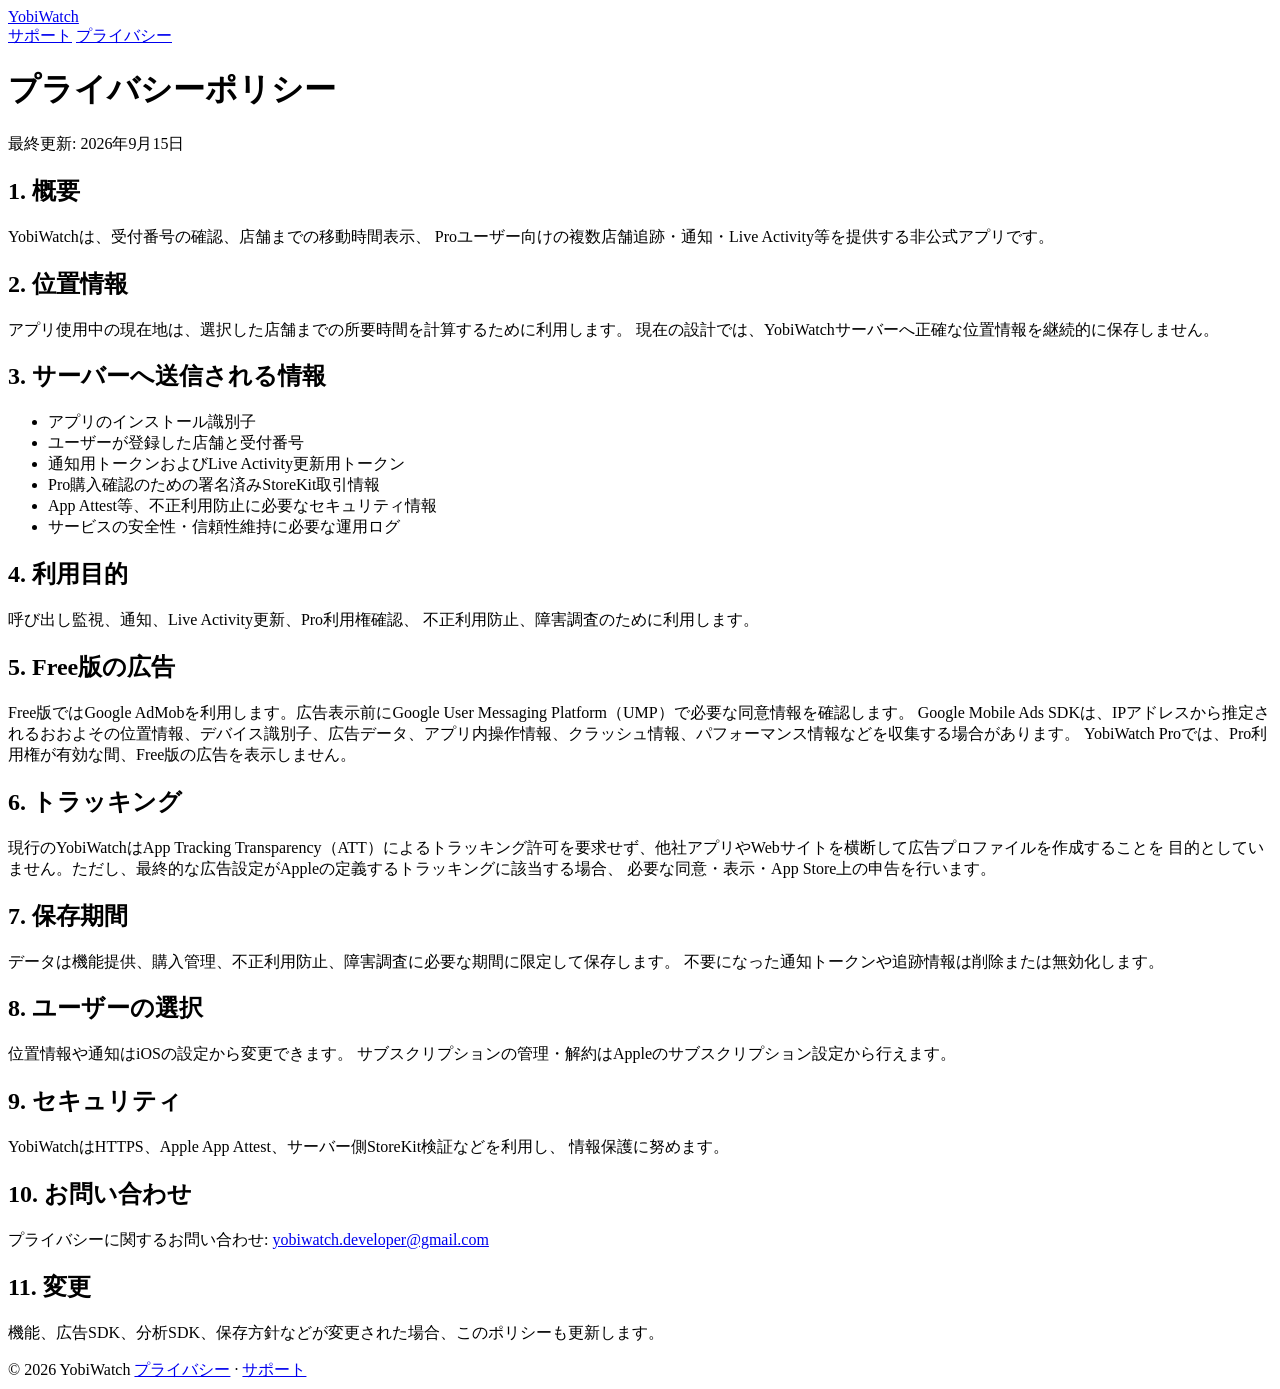
==== privacy.html @ 8bb6c257 "Add privacy.html for public YobiWatch site" ====
<!doctype html>
<html lang="ja">
<head>
  <meta charset="utf-8">
  <meta name="viewport" content="width=device-width,initial-scale=1">
  <title>プライバシーポリシー — YobiWatch</title>
  <link rel="stylesheet" href="/styles.css">
</head>
<body>

<nav>
  <div class="wrap">
    <a class="brand" href="/">YobiWatch</a>
    <div class="links">
      <a href="/support.html">サポート</a>
      <a href="/privacy.html">プライバシー</a>
    </div>
  </div>
</nav>

<main class="wrap prose">
  <h1>プライバシーポリシー</h1>
  <p class="small">最終更新: 2026年9月15日</p>

  <h2>1. 概要</h2>
  <p>
    YobiWatchは、受付番号の確認、店舗までの移動時間表示、
    Proユーザー向けの複数店舗追跡・通知・Live Activity等を提供する非公式アプリです。
  </p>

  <h2>2. 位置情報</h2>
  <p>
    アプリ使用中の現在地は、選択した店舗までの所要時間を計算するために利用します。
    現在の設計では、YobiWatchサーバーへ正確な位置情報を継続的に保存しません。
  </p>

  <h2>3. サーバーへ送信される情報</h2>
  <ul>
    <li>アプリのインストール識別子</li>
    <li>ユーザーが登録した店舗と受付番号</li>
    <li>通知用トークンおよびLive Activity更新用トークン</li>
    <li>Pro購入確認のための署名済みStoreKit取引情報</li>
    <li>App Attest等、不正利用防止に必要なセキュリティ情報</li>
    <li>サービスの安全性・信頼性維持に必要な運用ログ</li>
  </ul>

  <h2>4. 利用目的</h2>
  <p>
    呼び出し監視、通知、Live Activity更新、Pro利用権確認、
    不正利用防止、障害調査のために利用します。
  </p>

  <h2>5. Free版の広告</h2>
  <p>
    Free版ではGoogle AdMobを利用します。広告表示前にGoogle User Messaging Platform（UMP）で必要な同意情報を確認します。
    Google Mobile Ads SDKは、IPアドレスから推定されるおおよその位置情報、デバイス識別子、広告データ、アプリ内操作情報、クラッシュ情報、パフォーマンス情報などを収集する場合があります。
    YobiWatch Proでは、Pro利用権が有効な間、Free版の広告を表示しません。
  </p>

  <h2>6. トラッキング</h2>
  <p>
    現行のYobiWatchはApp Tracking Transparency（ATT）によるトラッキング許可を要求せず、他社アプリやWebサイトを横断して広告プロファイルを作成することを
    目的としていません。ただし、最終的な広告設定がAppleの定義するトラッキングに該当する場合、
    必要な同意・表示・App Store上の申告を行います。
  </p>

  <h2>7. 保存期間</h2>
  <p>
    データは機能提供、購入管理、不正利用防止、障害調査に必要な期間に限定して保存します。
    不要になった通知トークンや追跡情報は削除または無効化します。
  </p>

  <h2>8. ユーザーの選択</h2>
  <p>
    位置情報や通知はiOSの設定から変更できます。
    サブスクリプションの管理・解約はAppleのサブスクリプション設定から行えます。
  </p>

  <h2>9. セキュリティ</h2>
  <p>
    YobiWatchはHTTPS、Apple App Attest、サーバー側StoreKit検証などを利用し、
    情報保護に努めます。
  </p>

  <h2>10. お問い合わせ</h2>
  <p>
    プライバシーに関するお問い合わせ:
    <a href="mailto:yobiwatch.developer@gmail.com">yobiwatch.developer@gmail.com</a>
  </p>

  <h2>11. 変更</h2>
  <p>
    機能、広告SDK、分析SDK、保存方針などが変更された場合、このポリシーも更新します。
  </p>
</main>

<footer>
  <div class="wrap">
    <span>© 2026 YobiWatch</span>
    <span>
      <a href="/privacy.html">プライバシー</a> ·
      <a href="/support.html">サポート</a>
    </span>
  </div>
</footer>

</body>
</html>
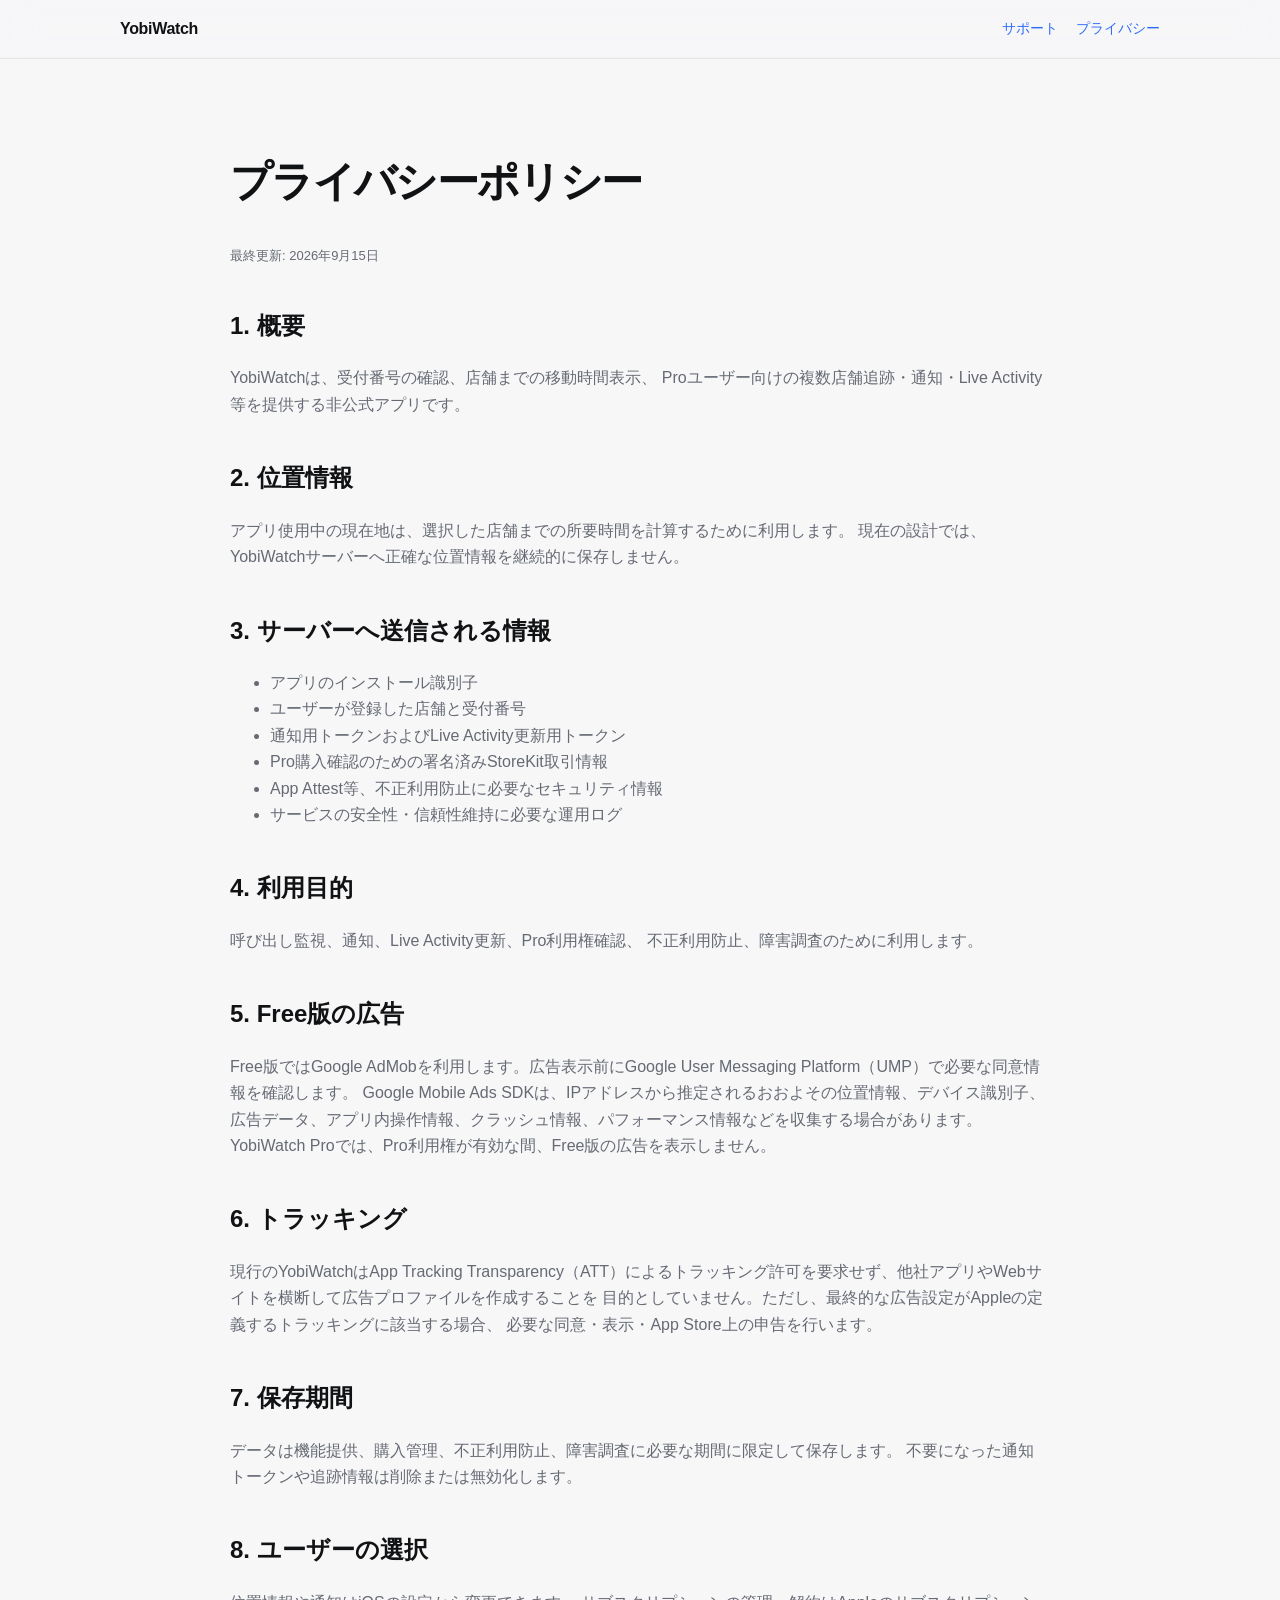
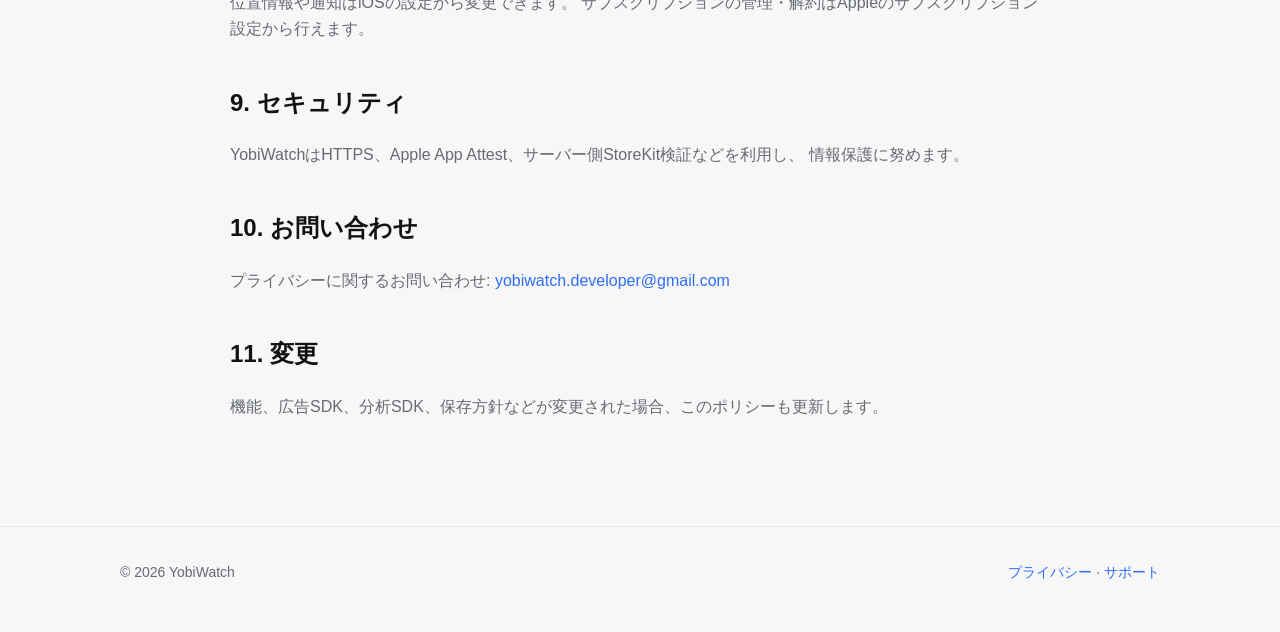
==== commit 48a77770: "Fix GitHub Pages paths and canonical YobiWatch copy in privacy.html" ====
--- a/privacy.html
+++ b/privacy.html
@@ -4,16 +4,16 @@
   <meta charset="utf-8">
   <meta name="viewport" content="width=device-width,initial-scale=1">
   <title>プライバシーポリシー — YobiWatch</title>
-  <link rel="stylesheet" href="/styles.css">
+  <link rel="stylesheet" href="styles.css">
 </head>
 <body>
 
 <nav>
   <div class="wrap">
-    <a class="brand" href="/">YobiWatch</a>
+    <a class="brand" href="./">YobiWatch</a>
     <div class="links">
-      <a href="/support.html">サポート</a>
-      <a href="/privacy.html">プライバシー</a>
+      <a href="support.html">サポート</a>
+      <a href="privacy.html">プライバシー</a>
     </div>
   </div>
 </nav>
@@ -98,8 +98,8 @@
   <div class="wrap">
     <span>© 2026 YobiWatch</span>
     <span>
-      <a href="/privacy.html">プライバシー</a> ·
-      <a href="/support.html">サポート</a>
+      <a href="privacy.html">プライバシー</a> ·
+      <a href="support.html">サポート</a>
     </span>
   </div>
 </footer>
--- a/styles.css
+++ b/styles.css
@@ -0,0 +1,124 @@
+:root {
+  color-scheme: light dark;
+  --bg: #f7f7f8;
+  --card: rgba(255,255,255,.82);
+  --text: #111214;
+  --muted: #666a73;
+  --line: rgba(0,0,0,.08);
+  --accent: #2f6df6;
+  --max: 1040px;
+}
+
+@media (prefers-color-scheme: dark) {
+  :root {
+    --bg: #101114;
+    --card: rgba(28,29,34,.86);
+    --text: #f5f6f8;
+    --muted: #a9adb7;
+    --line: rgba(255,255,255,.10);
+    --accent: #7aa2ff;
+  }
+}
+
+* { box-sizing: border-box; }
+html { scroll-behavior: smooth; }
+body {
+  margin: 0;
+  font-family: -apple-system, BlinkMacSystemFont, "Segoe UI", sans-serif;
+  background: var(--bg);
+  color: var(--text);
+  line-height: 1.65;
+}
+a { color: var(--accent); text-decoration: none; }
+a:hover { text-decoration: underline; }
+.wrap { width: min(calc(100% - 32px), var(--max)); margin: 0 auto; }
+nav {
+  position: sticky; top: 0; z-index: 10;
+  backdrop-filter: blur(18px);
+  background: color-mix(in srgb, var(--bg) 78%, transparent);
+  border-bottom: 1px solid var(--line);
+}
+nav .wrap {
+  display: flex; align-items: center; justify-content: space-between;
+  min-height: 58px;
+}
+.brand { font-weight: 800; letter-spacing: -.02em; color: var(--text); }
+.links { display: flex; gap: 18px; font-size: 14px; }
+.hero {
+  padding: 96px 0 72px;
+  text-align: center;
+}
+.hero h1 {
+  margin: 0 auto 18px;
+  max-width: 760px;
+  font-size: clamp(42px, 7vw, 76px);
+  line-height: 1.03;
+  letter-spacing: -.055em;
+}
+.hero p {
+  max-width: 680px;
+  margin: 0 auto;
+  font-size: 20px;
+  color: var(--muted);
+}
+.badge {
+  display: inline-block;
+  padding: 7px 12px;
+  margin-bottom: 22px;
+  border: 1px solid var(--line);
+  border-radius: 999px;
+  color: var(--muted);
+  font-size: 13px;
+}
+.grid {
+  display: grid;
+  grid-template-columns: repeat(3, 1fr);
+  gap: 16px;
+  margin: 20px 0 72px;
+}
+.card {
+  padding: 24px;
+  border-radius: 22px;
+  background: var(--card);
+  border: 1px solid var(--line);
+  box-shadow: 0 14px 42px rgba(0,0,0,.04);
+}
+.card h2, .card h3 { margin-top: 0; letter-spacing: -.02em; }
+.card p { color: var(--muted); }
+.section { padding: 56px 0; }
+.section h2 { font-size: 36px; letter-spacing: -.04em; margin-bottom: 12px; }
+.section > .wrap > p { max-width: 760px; color: var(--muted); }
+.price-grid {
+  display: grid; grid-template-columns: repeat(2, 1fr); gap: 16px;
+  max-width: 760px; margin: 28px auto;
+}
+.price { font-size: 34px; font-weight: 800; letter-spacing: -.04em; }
+.small { font-size: 13px; color: var(--muted); }
+.notice {
+  border-left: 4px solid var(--accent);
+  padding: 14px 18px;
+  background: var(--card);
+  border-radius: 10px;
+}
+footer {
+  border-top: 1px solid var(--line);
+  padding: 34px 0 48px;
+  color: var(--muted);
+  font-size: 14px;
+}
+footer .wrap {
+  display: flex; gap: 18px; flex-wrap: wrap; justify-content: space-between;
+}
+.prose {
+  max-width: 820px;
+  margin: 0 auto;
+  padding: 60px 0 90px;
+}
+.prose h1 { font-size: 42px; letter-spacing: -.04em; }
+.prose h2 { margin-top: 40px; }
+.prose p, .prose li { color: var(--muted); }
+@media (max-width: 760px) {
+  .grid, .price-grid { grid-template-columns: 1fr; }
+  .links { gap: 10px; font-size: 12px; }
+  .hero { padding-top: 70px; }
+}
